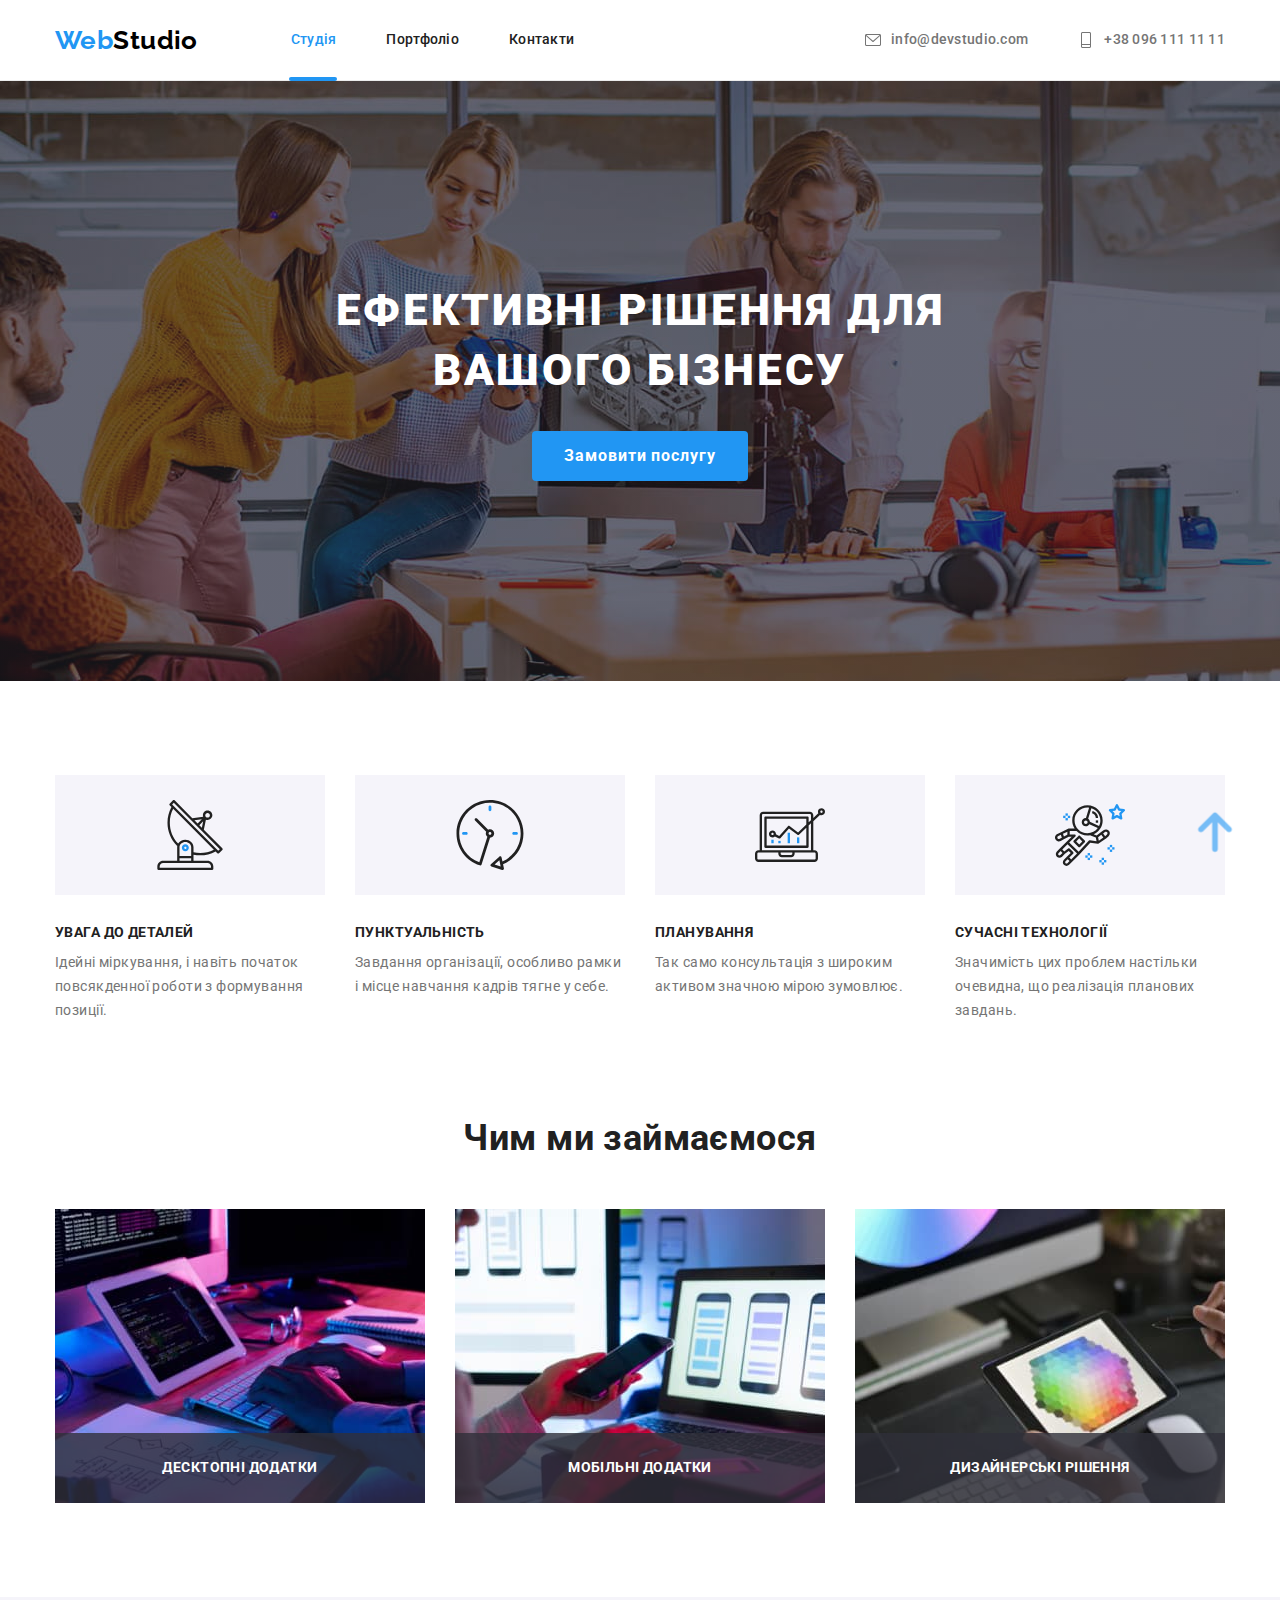
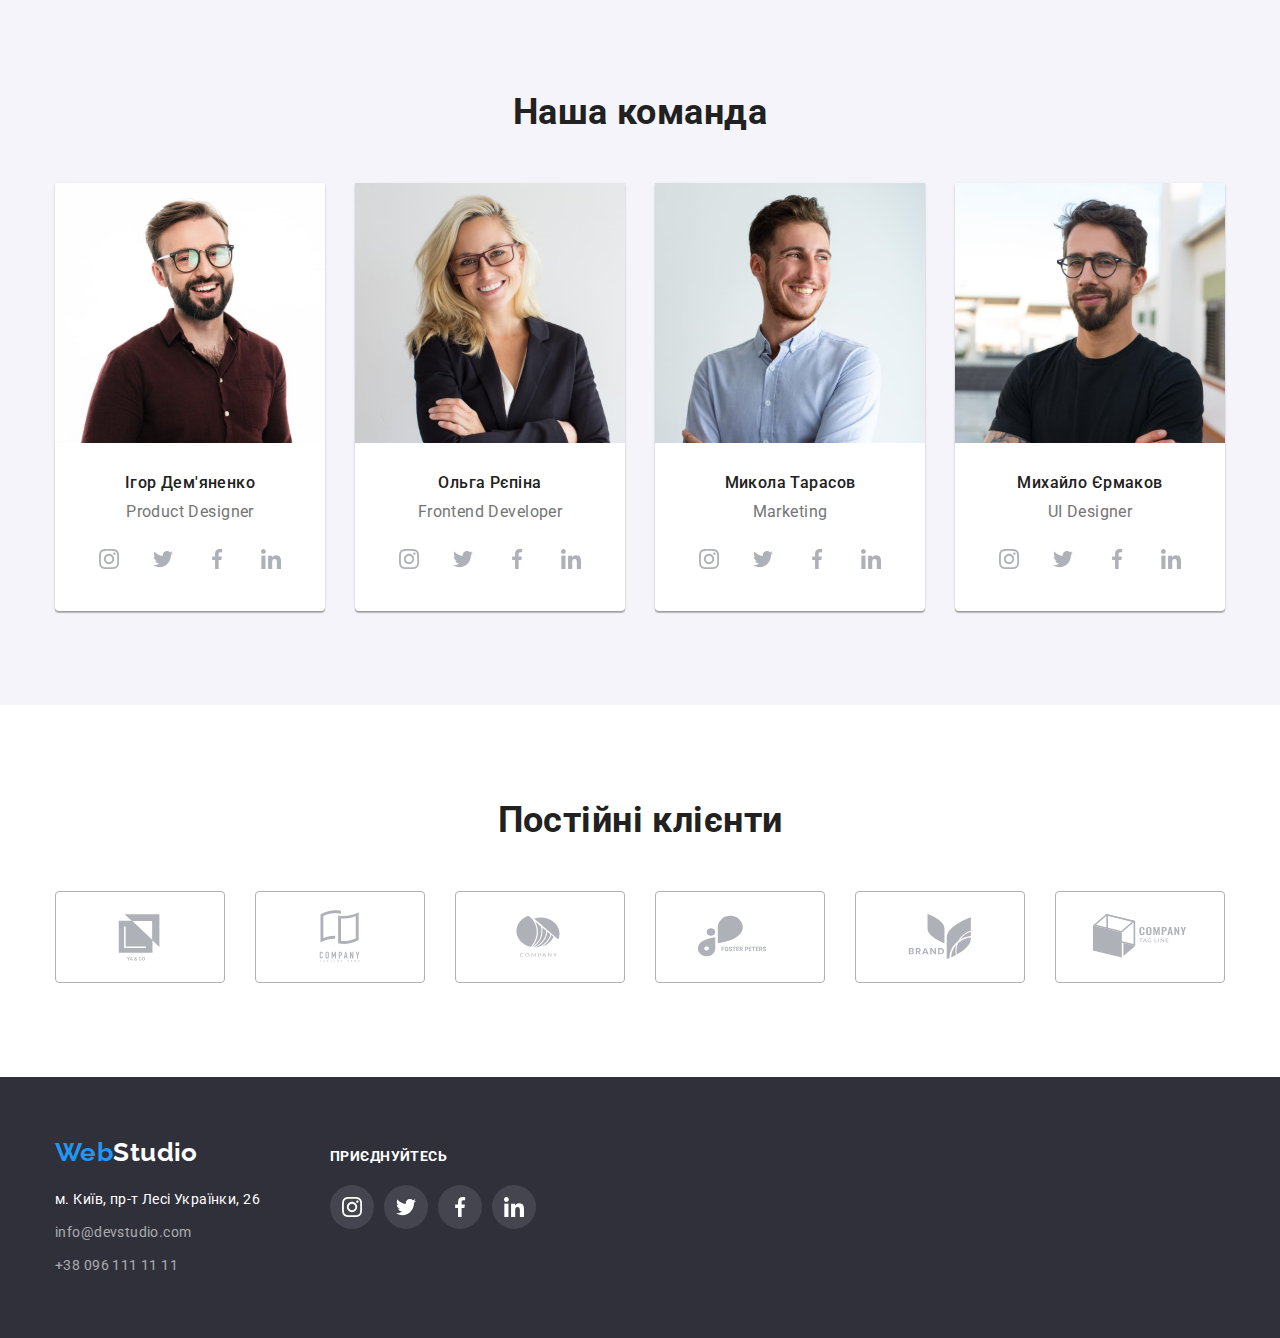
==== index.html @ 7035fde2 "Initial commit" ====
<!DOCTYPE html>
<html lang="uk">
	<head>
		<meta charset="UTF-8" />
		<meta http-equiv="X-UA-Compatible" content="IE=edge" />
		<meta name="viewport" content="width=device-width, initial-scale=1.0" />
		<meta name="description" content="Веб Студія" />
		<title>WebStudio</title>
		<link rel="preconnect" href="https://fonts.googleapis.com" />
		<link rel="preconnect" href="https://fonts.gstatic.com" crossorigin />
		<link href="https://fonts.googleapis.com/css2?family=Raleway:wght@700&family=Roboto:wght@400;500;700;900&display=swap" rel="stylesheet" />
		<link rel="stylesheet" href="https://cdnjs.cloudflare.com/ajax/libs/modern-normalize/1.1.0/modern-normalize.min.css">
		<link rel="stylesheet" href="./styles/styles.css" />
	</head>
	<body>
		
		<header class="header">
			<div class="container main-links">
			<nav
			class="main-nav">
				<a href="./index.html" class="logo" id="logo-up-link">
					<span class="logo-web">Web</span>Studio
				</a>
				<ul class="nav-list">
					<li class="nav-list-links"><a href="./index.html" class="studio">Студія</a></li>
					<li class="nav-list-links"><a href="./portfolio.html">Портфоліо</a></li>
					<li class="nav-list-links"><a href="">Контакти</a></li>
				</ul>
			</nav>

			<ul class="nav-contacts">
				<li class="nav-list-links"> 
				    <a href="mailto:info@devstudio.com"><svg class="nav-icon-mail">
					<use href="./images/icons-opt.svg#icon-envelope"></use></svg>info@devstudio.com</a>
			</li>
				<li class="nav-list-links">
					<a href="tel:+380961111111"><svg class="nav-icon-tel">
					<use href="./images/icons-opt.svg#icon-phone"></use></svg>+38 096 111 11 11</a>
				</li>
			</ul>
			</div>
		</header>
		
		<main>
			<section class="hero">
				<div class="container hero-title">
				<h1 class="main-title">Ефективні рішення для вашого бізнесу</h1>
				<button type="button" class="button-order" data-modal-open>Замовити послугу</button>
				</div>
			</section>
			

			<section class="features section-paddings">
				<div class="container">
				<h2 class="section-title visually-hidden">Особливості</h2>
				<ul class="features-items">
					<li>
						<div class="features-picture">
							<svg class="features-icon">
							<use href="./images/icons-opt.svg#icon-features-img-1"></use>
						</svg>
						</div>
						<h3>Увага до деталей</h3>
						<p >Ідейні міркування, і навіть початок повсякденної роботи з формування позиції.</p>
					</li>
					<li>
						<div class="features-picture">
							<svg class="features-icon">
							<use href="./images/icons-opt.svg#icon-features-img-2"></use>
						</svg>
						</div>
						<h3>Пунктуальність</h3>
						<p>Завдання організації, особливо рамки і місце навчання кадрів тягне у себе.</p>
					</li>
					<li>
						<div class="features-picture">
							<svg class="features-icon">
							<use href="./images/icons-opt.svg#icon-features-img-3"></use>
						</svg>
						</div>
						<h3>Планування</h3>
						<p>Так само консультація з широким активом значною мірою зумовлює.</p>
					</li>
					<li>
						<div class="features-picture">
							<svg class="features-icon">
							<use href="./images/icons-opt.svg#icon-features-img-4"></use>
						</svg>
						</div>
						<h3>Сучасні технології</h3>
						<p>Значимість цих проблем настільки очевидна, що реалізація планових завдань.</p>
					</li>
				</ul>
				</div>
			</section>

			<section class="our-work">
				<div class="container">
				<h2 class="section-title">Чим ми займаємося</h2>
				<ul class="our-work-list">
					<li class="our-work-items">
						<img src="./images/dekstop.jpg" alt="Зображення настільного комп'ютера" width="370" />
						<p class="our-work-img-description">Десктопні додатки</p>
					</li>
					<li class="our-work-items">
						<img src="./images/mobile.jpg" alt="Зображення мобільного телефону" width="370" />
						<p class="our-work-img-description">Мобільні додатки</p>
					</li>
					<li class="our-work-items">
						<img src="./images/tablet.jpg" alt="Зображення планшету" width="370" />
						<p class="our-work-img-description">Дизайнерські рішення</p>
					</li>
				</ul>
				</div>
			</section>

			<section class="our-team section-paddings">
				<div class="container">
				<h2 class="section-title">Наша команда</h2>
				<ul class="our-team-list">
					<li class="our-team-item">
						<img src="./images/ihor.jpg" alt="Фото Ігора Дем'яненка" width="270" />
						<div class="team-description">
						<h3 class="team-names">Ігор Дем'яненко</h3>
						<p class="team-position">Product Designer</p>
						<ul class="social-list">
							<li class="social-items"><a class="social-network" href="https://www.instagram.com/"> <svg class="social-icon"><use href="./images/icons-opt.svg#icon-instagram"></use></svg></a></li>
							<li class="social-items"><a class="social-network" href="https://twitter.com/"> <svg class="social-icon"><use href="./images/icons-opt.svg#icon-twitter"></use></svg></a></li>
							<li class="social-items"><a class="social-network" href="https://www.facebook.com/"> <svg class="social-icon"><use href="./images/icons-opt.svg#icon-facebook"></use></svg></a></li>
							<li class="social-items"><a class="social-network" href="https://www.linkedin.com/"> <svg class="social-icon"><use href="./images/icons-opt.svg#icon-linkedin"></use></svg></a></li>
						</ul>
						</div>
					</li>
					<li class="our-team-item">
						<img src="./images/olha.jpg" alt="Фото Ігора Дем'яненка" width="270" />
						<div class="team-description">
						<h3 class="team-names">Ольга Рєпіна</h3>
						<p class="team-position">Frontend Developer</p>
						<ul class="social-list">
							<li class="social-items"><a class="social-network" href="https://www.instagram.com/"> <svg class="social-icon"><use href="./images/icons-opt.svg#icon-instagram"></use></svg></a></li>
							<li class="social-items"><a class="social-network" href="https://twitter.com/"> <svg class="social-icon"><use href="./images/icons-opt.svg#icon-twitter"></use></svg></a></li>
							<li class="social-items"><a class="social-network" href="https://www.facebook.com/"> <svg class="social-icon"><use href="./images/icons-opt.svg#icon-facebook"></use></svg></a></li>
							<li class="social-items"><a class="social-network" href="https://www.linkedin.com/"> <svg class="social-icon"><use href="./images/icons-opt.svg#icon-linkedin"></use></svg></a></li>
						</ul>
						</div>	
					</li>
					<li class="our-team-item">
						<img src="./images/mykola.jpg" alt="Фото Ігора Дем'яненка" width="270" />
						<div class="team-description">
						<h3 class="team-names">Микола Тарасов</h3>
						<p class="team-position">Marketing</p>
						<ul class="social-list">
							<li class="social-items"><a class="social-network" href="https://www.instagram.com/"> <svg class="social-icon"><use href="./images/icons-opt.svg#icon-instagram"></use></svg></a></li>
							<li class="social-items"><a class="social-network" href="https://twitter.com/"> <svg class="social-icon"><use href="./images/icons-opt.svg#icon-twitter"></use></svg></a></li>
							<li class="social-items"><a class="social-network" href="https://www.facebook.com/"> <svg class="social-icon"><use href="./images/icons-opt.svg#icon-facebook"></use></svg></a></li>
							<li class="social-items"><a class="social-network" href="https://www.linkedin.com/"> <svg class="social-icon"><use href="./images/icons-opt.svg#icon-linkedin"></use></svg></a></li>
						</ul>
						</div>
					</li>
					<li class="our-team-item">
						<img src="./images/mykhailo.jpg" alt="Фото Ігора Дем'яненка" width="270" />
						<div class="team-description">
						<h3 class="team-names">Михайло Єрмаков</h3>
						<p class="team-position">UI Designer</p>
						<ul class="social-list">
							<li class="social-items"><a class="social-network" href="https://www.instagram.com/"> <svg class="social-icon"><use href="./images/icons-opt.svg#icon-instagram"></use></svg></a></li>
							<li class="social-items"><a class="social-network" href="https://twitter.com/"> <svg class="social-icon"><use href="./images/icons-opt.svg#icon-twitter"></use></svg></a></li>
							<li class="social-items"><a class="social-network" href="https://www.facebook.com/"> <svg class="social-icon"><use href="./images/icons-opt.svg#icon-facebook"></use></svg></a></li>
							<li class="social-items"><a class="social-network" href="https://www.linkedin.com/"> <svg class="social-icon"><use href="./images/icons-opt.svg#icon-linkedin"></use></svg></a></li>
						</ul>
						</div>
					</li>
				</ul>
				</div>
			</section>

			<section class="clients section-paddings">
				<div class="container">
				<h2 class="section-title">Постійні клієнти</h2>
				<ul class="clients-list">
					<li class="clients-item"><a class="client-link" href=""><svg class="client-icon"><use href="./images/icons-opt.svg#icon-company-logo-1"></use></svg></a></li>
					<li class="clients-item"><a class="client-link" href=""><svg class="client-icon"><use href="./images/icons-opt.svg#icon-company-logo-2"></use></svg></a></li>
					<li class="clients-item"><a class="client-link" href=""><svg class="client-icon"><use href="./images/icons-opt.svg#icon-company-logo-3"></use></svg></a></li>
					<li class="clients-item"><a class="client-link" href=""><svg class="client-icon"><use href="./images/icons-opt.svg#icon-company-logo-4"></use></svg></a></li>
					<li class="clients-item"><a class="client-link" href=""><svg class="client-icon"><use href="./images/icons-opt.svg#icon-company-logo-5"></use></svg></a></li>
					<li class="clients-item"><a class="client-link" href=""><svg class="client-icon"><use href="./images/icons-opt.svg#icon-company-logo-6"></use></svg></a></li>
				</ul>
				</div>
			</section>
		</main>


		<footer class="footer">
		  <div class="container footer-sections">
			 <div class="footer-address">
			  <a href="./index.html" class="logo-footer">
				 <span class="logo-web">Web</span>Studio
			  </a>
			
			  <address>
				 <ul>
					<li class="address-item">
						<a href="https://goo.gl/maps/wGMn161sauySzobh9" target="_blank" rel="noopener noreferrer nofollow" class="footer-adress">м. Київ, пр-т Лесі Українки, 26</a>
					</li>
					<li class="address-item">
						<a href="mailto:info@devstudio.com" class="footer-contacts">info@devstudio.com</a>
					</li>
					<li class="address-item">
						<a href="tel:+380961111111" class="footer-contacts">+38 096 111 11 11</a>
					</li>
				</ul>
			  </address>
			 </div>
			 <div class="container-join">
				<p class="title-join">Приєднуйтесь</p>
				<ul class="join-list">
					<li class="join-item">
						<a class="join-link" href="">
							<svg class="join-icons" width="20px" height="20px">
								<use href="./images/icons-opt.svg#icon-instagram"></use>
							</svg>
						</a>
					</li>
					<li class="join-item">
						<a class="join-link" href="">
							<svg class="join-icons" width="20px" height="20px">
								<use href="./images/icons-opt.svg#icon-twitter"></use>
							</svg>
						</a>
					</li>
					<li class="join-item">
						<a class="join-link" href="">
							<svg class="join-icons" width="20px" height="20px">
								<use href="./images/icons-opt.svg#icon-facebook"></use>
							</svg>
						</a>
					</li>
					<li class="join-item">
						<a class="join-link" href="">
							<svg class="join-icons" width="20px" height="20px">
								<use href="./images/icons-opt.svg#icon-linkedin	"></use>
							</svg>
						</a>
					</li>
				</ul>
			 </div>
	      </div>
		</footer>

		<a class="up-link" href="#logo-up-link">
			<svg class="up-icon" width="50px" height="50px">
				<use href="./images/icons-opt.svg#icon-arrow-up"></use>
			</svg>
		</a>

		<div class="backdrop is-hidden" data-modal>
			<div class="modal">
				<button class="modal-button-close" data-modal-close> <svg class="modal-button-icon" width="18px" height="18px">
					<use href="./images/icons-opt.svg#icon-close-button"></use>
				</svg> </button>
			</div>
		</div>
		<script src="./js/modal.js"></script>
	</body>
</html>
---- styles/styles.css ----
:root {
    --brand-color: #2196F3;
    --primary-text-color: #212121;
}

body {
    color: var(--primary-text-color);
    background-color: #FFFFFF;

    text-decoration: none;
    font-family: roboto, arial, sans-serif;
    letter-spacing: 0.03em;
    font-size: 14px;
}

h1,
h2,
h3,
h4,
h5,
h6,
ul,
p {
    margin: 0;
    padding: 0;
}

img {
    display: block;
}

.container {
    width: 1200px;
    padding-left: 15px;
    padding-right: 15px;
    margin-left: auto;
    margin-right: auto;
    /* outline: 2px solid red; */
}

.section-paddings {
    padding-top: 94px;
    padding-bottom: 94px;
}

/* Resets  */
.no-padding-bottom {
    padding-bottom: 0;
}

.no-padding-top {
    padding-top: 0;
}

/* Header */

.logo {
    margin-right: 93px;

    color: #000000;
    font-family: raleway, arial, sans-serif;
    font-weight: 700;
    font-size: 26px;
    line-height: 1.19;
}

.header {
    border-bottom: 1px solid #ECECEC;
}

.header ul {
    list-style: none;
}

.header a {
    text-decoration: none;
}


.logo-web {
    color: var(--brand-color);
}

.nav-list {
    display: flex;
    font-weight: 500;
    line-height: 1.14;
    letter-spacing: 0.02em;

}

.nav-contacts {
    margin-left: auto;
}

.nav-list a {
    color: var(--primary-text-color);
    display: inline-block;
    padding-top: 32px;
    padding-bottom: 32px;
    transition: color 250ms cubic-bezier(0.4, 0, 0.2, 1);
}

.nav-list a:hover,
.nav-list a:focus {
    color: var(--brand-color);

}

.nav-contacts {
    display: flex;
    font-weight: 500;
    line-height: 1.14;
    letter-spacing: 0.02em;
}

.nav-contacts a {
    color: #757575;
    display: inline-block;
    padding-top: 32px;
    padding-bottom: 32px;
    transition: color 250ms cubic-bezier(0.4, 0, 0.2, 1);
}



.nav-contacts a:hover,
.nav-contacts a:focus {
    color: var(--brand-color);
}



.nav-list .studio {
    color: var(--brand-color);
    position: relative;
}
.nav-list .studio::after,
.nav-list .portfolio::after {
position: absolute;
content: "";
width: 48px;
height: 4px;
bottom: -1px;
left: -2px;

background-color: var(--brand-color);
border-radius: 2px; 
}
.nav-list .portfolio::after {
width: 78px;
left: -3px;
}

.nav-list .portfolio {
    color: var(--brand-color);
    position: relative;
}

.main-links,
.main-nav {
    display: flex;
    align-items: center;
}

.nav-list-links a {
    display: flex;
    align-items: center;
}

.nav-list-links:not(:last-child) {
    margin-right: 50px;
}

.nav-icon-mail {
    width: 16px;
    height: 16px;
    fill: currentColor;
    margin-right: 10px;
}

.nav-icon-tel {
    width: 16px;
    height: 16px;
    fill: currentColor;
    margin-right: 10px;
}



/* hero */
.hero {
    max-width: 1600px;
    height: 600px;
    margin-left: auto;
    margin-right: auto;
    text-align: center;
    padding-top: 200px;
    padding-bottom: 200px;
    background-image: linear-gradient(rgba(47, 48, 58, 0.4), rgba(47, 48, 58, 0.4)), url(../images/bkg-image.jpg);
    background-position: center;
    background-size: cover;

}

.hero-title {
    width: 700px;
}

.main-title {
    margin-bottom: 30px;
    font-size: 44px;
    line-height: 1.36;
    font-weight: 900;
    text-align: center;
    letter-spacing: 0.06em;
    text-transform: uppercase;

    color: #FFFFFF;
}

.button-order {
    padding: 10px 32px;
    background-color: var(--brand-color);
    color: #FFFFFF;

    font-weight: 700;
    font-size: 16px;
    line-height: 1.88;
    text-align: center;
    letter-spacing: 0.06em;
    cursor: pointer;
    box-sizing: border-box;
    border: var(--brand-color);
    border-radius: 4px;
    transition: background-color 250ms cubic-bezier(0.4, 0, 0.2, 1), 
    box-shadow 250ms cubic-bezier(0.4, 0, 0.2, 1);
}

.button-order:hover,
.button-order:focus {
    background-color: #188CE8;
    box-shadow: 0px 4px 4px rgba(0, 0, 0, 0.15);
}

.visually-hidden {
    position: absolute;
    white-space: nowrap;
    width: 1px;
    height: 1px;
    overflow: hidden;
    border: 0;
    padding: 0;
    clip: rect(0 0 0 0);
    clip-path: inset(50%);
    margin: -1px;
}

/* Features */
.features h3 {
    font-weight: 700;
    line-height: 1.14;
    text-transform: uppercase;
}

.features p {
    line-height: 1.71;

    color: #757575;
}

.features ul {
    list-style: none;
}

.features-items {
    display: flex;
    gap: 30px;

}

.features-items h3 {
    margin-bottom: 10px;
    font-size: 14px;
}

.features-items li {
    width: calc((100%-3*30)/4)
}

.features-picture {

    width: 270px;
    height: 120px;
    display: flex;
    align-items: center;
    justify-content: center;
    margin-bottom: 30px;

    background-color: #F5F4FA;
}

.features-icon {
    width: 70px;
    height: 70px;
}


/* Our work */
.our-work {
    padding-bottom: 94px;
}

.section-title {
    font-weight: 700;
    font-size: 36px;
    line-height: 1.17;
    text-align: center;
    margin-bottom: 50px;
}

.our-work ul {
    list-style: none;
    display: flex;
    gap: 30px;
}

.our-work li {
    position: relative;
    width: calc((100%-2*30)/3);
}
.our-work-img-description {
    position: absolute;
    display: flex;
    align-items: center;
    justify-content: center;
    width: 100%;
    height: 70px;
    bottom: 0;

    font-weight: 700;
    font-size: 14px;
    line-height: 1.14;
    letter-spacing: 0.03em;
    text-transform: uppercase;
    
    color: #FFFFFF;
    background-color: rgba(47, 48, 58, 0.8);;
    
}

/* Our team */
.our-team {
    background-color: #F5F4FA;
}

.our-team-list {
    list-style: none;
    display: flex;
    gap: 30px;
}

.team-names {
    margin-bottom: 10px;
    font-weight: 500;
    font-size: 16px;
    line-height: 1.19;

    text-align: center;
}

.team-position {

    font-size: 16px;
    line-height: 1.19;
    text-align: center;
    margin-bottom: 16px;

    color: #757575;
}

.our-team-list li {
    width: calc((100%-3*30)/4);
    background-color: #FFFFFF;
}

.our-team .team-description {
    padding: 30px 32px;
}

.social-list {
    display: flex;
    list-style: none;
}

.social-items:not(:last-child) {
    margin-right: 10px;
}

.social-network {
    display: flex;
    width: 44px;
    height: 44px;
    justify-content: center;
    align-items: center;
    background-color: #FFFFFF;
    border-radius: 50%;
    fill: #AFB1B8;
    transition: background-color 250ms cubic-bezier(0.4, 0, 0.2, 1),
    fill 250ms cubic-bezier(0.4, 0, 0.2, 1);
}

.social-network:hover,
.social-network:focus {
    background-color: var(--brand-color);
    fill: #FFFFFF;
}

.social-icon {
    width: 20px;
    height: 20px;
}

.our-team-item {
    box-shadow: 0px 1px 3px rgba(0, 0, 0, 0.12), 0px 1px 1px rgba(0, 0, 0, 0.14), 0px 2px 1px rgba(0, 0, 0, 0.2);
    border-radius: 0px 0px 4px 4px;
}

/* Our clients  */

.clients-list {
    display: flex;
    list-style: none;
    gap: 30px;
}

.client-link {
    display: flex;
    justify-content: center;
    align-items: center;
    width: 170px;
    height: 92px;
    fill: #AFB1B8;

    border: 1px solid #AFB1B8;
    border-radius: 4px;
    transition: fill 250ms cubic-bezier(0.4, 0, 0.2, 1),
    border 250ms cubic-bezier(0.4, 0, 0.2, 1);
}

.client-icon {
    width: 106px;
    height: 60px;
}

.client-link:hover,
.client-link:focus {
    fill: var(--brand-color);
    border: 1px solid var(--brand-color);
}

/* Footer  */
.footer {
    padding-top: 60px;
    padding-bottom: 60px;

    background-color: #2F303A;
}


.footer a {
    text-decoration: none;
    font-style: normal;
}

.logo-footer {
    display: flex;
    margin-bottom: 20px;
    font-family: raleway, arial, sans-serif;
    font-weight: 700;
    font-size: 26px;
    line-height: 1.19;
    color: #FFFFFF;
}

.footer ul {
    list-style: none;

}

.footer-adress {
    line-height: 1.71;

    color: #FFFFFF;
}

.footer-contacts {
    line-height: 1.71;
    color: rgba(255, 255, 255, 0.6);
    transition: color 250ms cubic-bezier(0.4, 0, 0.2, 1);
}

.footer-contacts:hover,
.footer-contacts:focus {
    color: var(--brand-color);
}

/* .footer-contacts:focus {
    color: var(--brand-color);
} */

.footer .address-item:not(:last-child) {
    margin-bottom: 9px;

}

.footer-address {
    margin-right: 70px;
}

.footer-sections {
    display: flex;
    align-items: baseline;
}

.container-join {
    width: 206px;
}

.title-join {
    margin-bottom: 20px;
    font-weight: 700;
    font-size: 14px;
    line-height: 1.14;
    letter-spacing: 0.03em;
    text-transform: uppercase;

    color: #FFFFFF;
}

.join-list {
    display: flex;
    gap: 10px;
}

.join-link {
    display: flex;
    justify-content: center;
    align-items: center;
    width: 44px;
    height: 44px;
    border-radius: 50%;
    background-color: #FFFFFF1A;
    margin-bottom: 0;
    transition: background-color 250ms cubic-bezier(0.4, 0, 0.2, 1);
}

.join-icons {
    fill: #FFFFFF;
}

.join-link:hover,
.join-link:focus {
    background-color: var(--brand-color);

}

/* Portfolio page */
/* Buttons */
.portfolio-button {
    border: 0px;
    background-color: #F5F4FA;
    border-radius: 4px;

    font-weight: 500;
    font-size: 16px;
    line-height: 1.62;
    text-align: center;
    cursor: pointer;
    transition: background-color 250ms cubic-bezier(0.4, 0, 0.2, 1),
    color 250ms cubic-bezier(0.4, 0, 0.2, 1),
    box-shadow 250ms cubic-bezier(0.4, 0, 0.2, 1);
}

.button-first {
    padding: 6px 25.5px;
}

.button-second {
    padding: 6px 24.5px;
}

.button-third {
    padding: 6px 23.5px;
}

.button-fourth {
    padding: 6px 23.5px;
}

.button-fifth {
    padding: 6px 24px;
}

.portfolio-button:hover,
.portfolio-button:focus {
    background-color: var(--brand-color);
    color: #FFFFFF;
    box-shadow: 0px 3px 1px rgba(0, 0, 0, 0.1), 0px 1px 2px rgba(0, 0, 0, 0.08), 0px 2px 2px rgba(0, 0, 0, 0.12);
}

.portfolio-list-button {
    list-style: none;
    display: flex;
    gap: 8px;
    justify-content: center;
    margin-bottom: 50px;
}

.portfolio-cont {
    padding-bottom: 50px;
}

/* Section portfolio */

.section-portfolio ul {
    list-style: none;
}

.section-portfolio a {
    display: block;
    text-decoration: none;
    color: var(--primary-text-color);
}

.portfolio-title {
    margin-bottom: 4px;

    font-weight: 700;
    font-size: 18px;
    line-height: 2;
    letter-spacing: 0.06em;

}

.portfolio-text {
    font-weight: 400;
    font-size: 16px;
    line-height: 1.88;

    color: #757575;
}

.portfolio-list {
    display: flex;
    flex-wrap: wrap;
    gap: 30px;

}

.portfolio-border {
    border-left: 1px solid #EEEEEE;
    border-right: 1px solid #EEEEEE;
    border-bottom: 1px solid #EEEEEE;
    /* width: 370px; */
}

.portfolio-border  {
    padding: 20px 24px;
}

.portfolio-link {
    transition: box-shadow 250ms cubic-bezier(0.4, 0, 0.2, 1);
    
}
.portfolio-description {
position: relative;
height: 100%;
overflow: hidden;
}


.portfolio-link:hover,
.portfolio-link:focus {
    box-shadow: 0px 1px 1px rgba(0, 0, 0, 0.12), 0px 4px 4px rgba(0, 0, 0, 0.06), 1px 4px 6px rgba(0, 0, 0, 0.16);
}
.portfolio-img-description {
position: absolute;
width: 370px;
height: 294px;
bottom: 0;
transform: translateY(100%);
transition: transform 250ms cubic-bezier(0.4, 0, 0.2, 1);
padding: 63px 24px;
    
font-style: normal;
font-weight: 400;
font-size: 18px;
line-height: 1.56;
letter-spacing: 0.03em;
    
        


    background-color: rgba(33, 150, 243, 0.9);;
    color: #FFFFFF;
}
.portfolio-link:hover .portfolio-img-description,
.portfolio-link:focus .portfolio-img-description {
transform: translateY(0%);
}

/* Backdrope */
.backdrop {
    position: fixed;
    top: 0;
    left:0;
    
    width: 100%;
    height: 100%;
    opacity: 1;
    
    transition: opacity 250ms cubic-bezier(0.4, 0, 0.2, 1);
    
    background-color: rgba(0, 0, 0, 0.2);;
}
.is-hidden {
    opacity: 0;
    pointer-events: none;
    /* visibility: hidden; */
}
.backdrop .modal {
    position: absolute;
    top: 50%;
    left: 50%;
    transform: translate(-50%, -50%) scale(1);
    
    min-width: 528px;
    min-height: 581px;
    
    background-color: #FFFFFF;

    transition: transform 250ms cubic-bezier(0.4, 0, 0.2, 1);
}
.backdrop.is-hidden .modal{
    transform: translate(-50%, -50%) scale(0.9);
}
.modal-button-close {
    position: absolute;
    top: 8px;
    right: 8px;

    width: 30px;
    height: 30px;
    border-radius: 50%;
    background: #FFFFFF;
    border: 1px solid rgba(0, 0, 0, 0.1);
    cursor: pointer;

}

.modal-button-icon {
    position: absolute;
    top: 50%;
    left: 50%;
    transform: translate(-50%, -50%);   
}

/* UP button(link) */
.up-link {
    position: fixed;
    bottom: 40px;
    right: 40px;
    
}
.up-link {
    fill: var(--brand-color);
    opacity: 0.6;
    transform: scale(0.9);
    transition: opacity 250ms cubic-bezier(0.4, 0, 0.2, 1),
    transform 250ms cubic-bezier(0.4, 0, 0.2, 1);
}
.up-link:hover {
    opacity: 1;
    transform: scale(1.1);
}
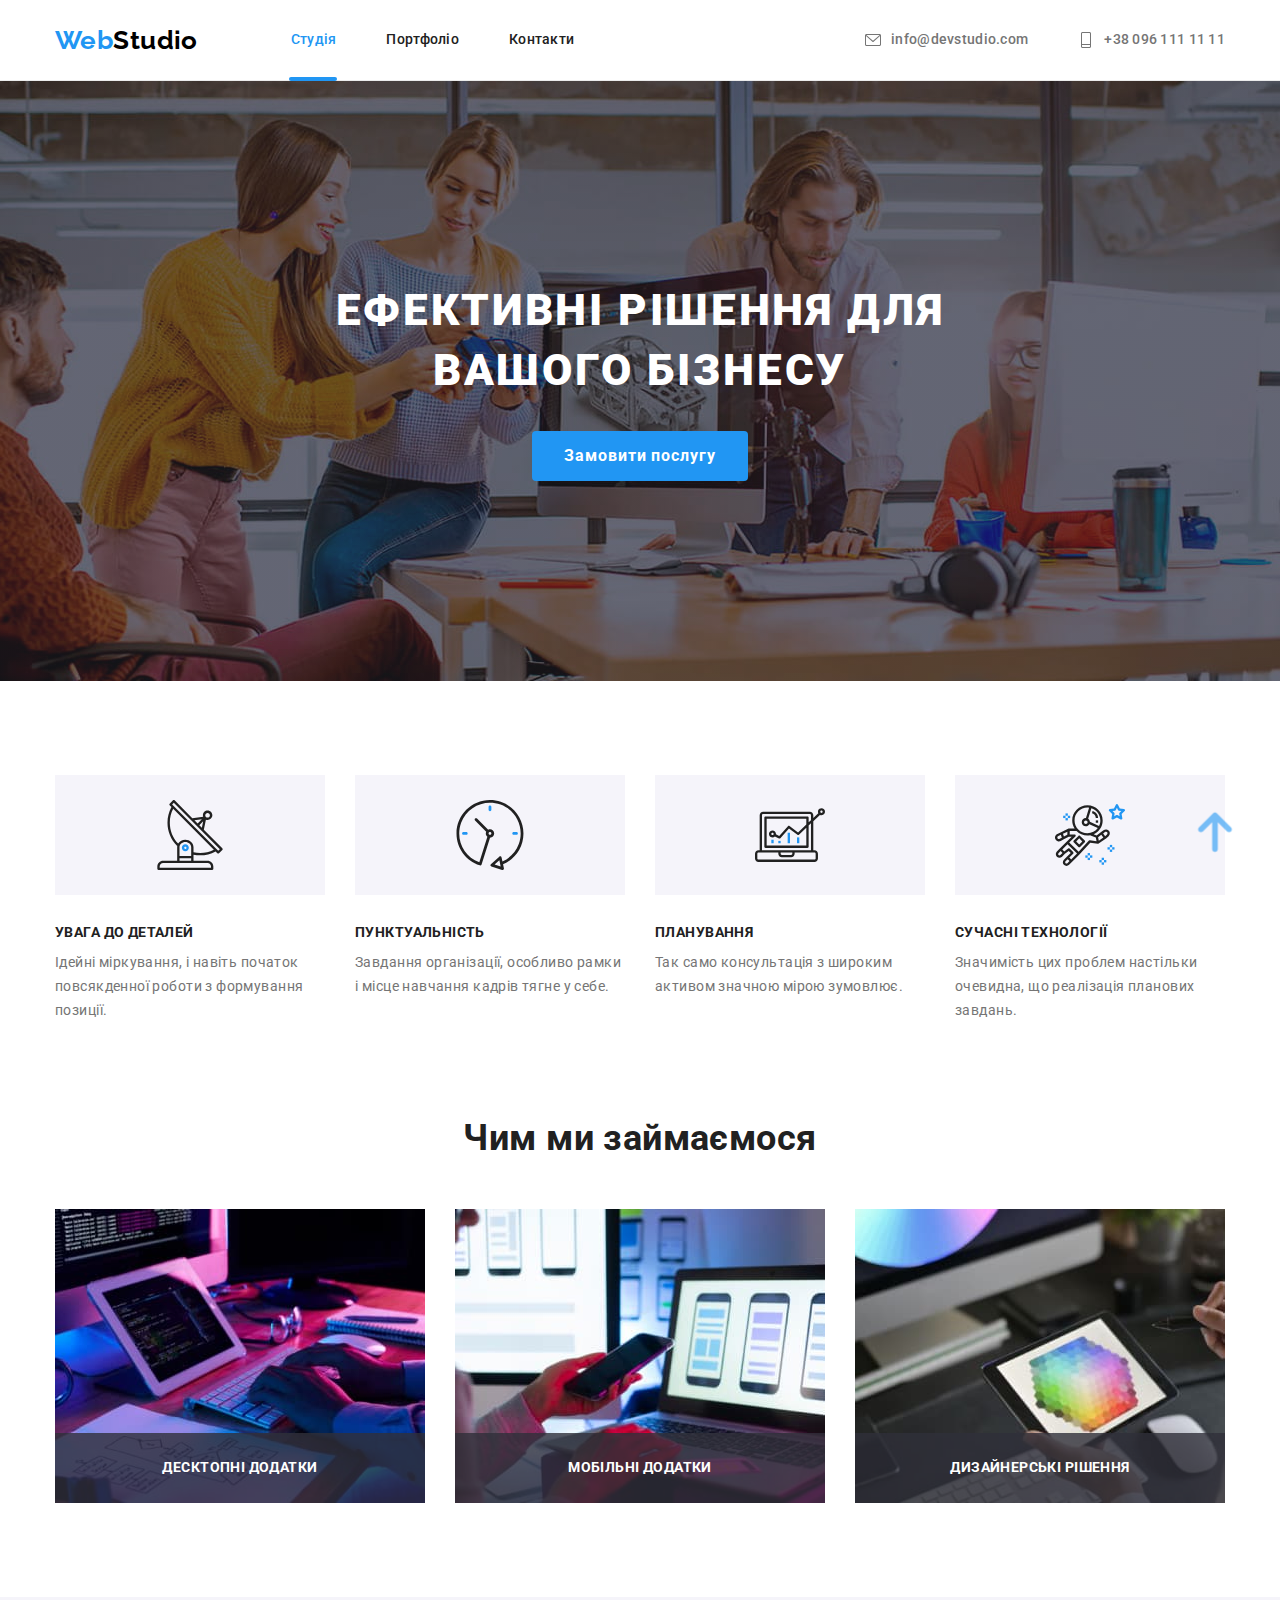
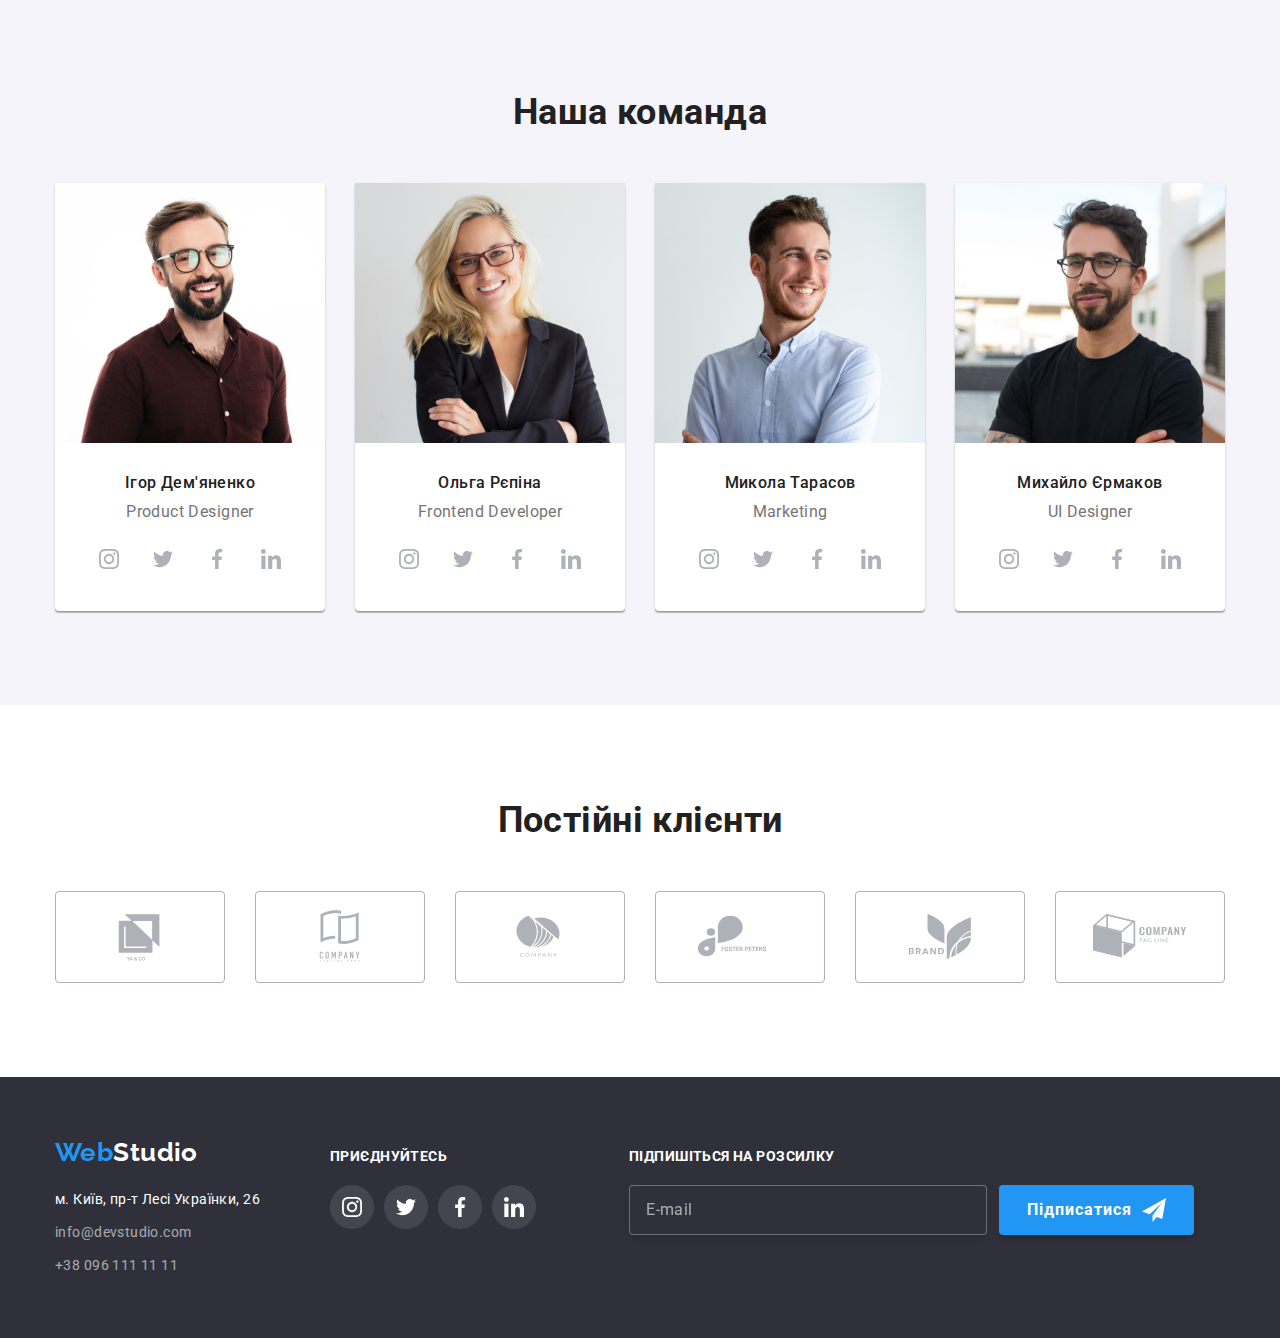
==== commit 428d52e1: "add 6th hw" ====
--- a/index.html
+++ b/index.html
@@ -244,6 +244,16 @@
 					</li>
 				</ul>
 			 </div>
+
+			 <div class="footer-subscription" role="group">
+				<p class="title-join">Підпишіться на розсилку</p>
+				<form class="footer-form-div" >
+				<label class="footer-subscription-label">
+					<input class="input-email" type="email" name="email" placeholder="E-mail"></label>
+					<button class="subscription-button" type="submit"><span class="subscription-button-text">Підписатися</span><svg class="subscription-icon" width="24px" height="24px">
+						<use href="./images/icons-opt.svg#icon-send"></use>
+					</svg> </button></form>
+			 </div>
 	      </div>
 		</footer>
 
@@ -258,6 +268,41 @@
 				<button class="modal-button-close" data-modal-close> <svg class="modal-button-icon" width="18px" height="18px">
 					<use href="./images/icons-opt.svg#icon-close-button"></use>
 				</svg> </button>
+				<p class="modal-text">Залиште свої дані, ми вам передзвонимо</p>
+				<form class="madal-form">
+					<div class="form-field">
+						<svg class="modal-icon" width="18px" height="18px">
+							<use href="./images/icons-opt.svg#icon-person-modal"></use>
+						</svg>
+						<label class="field-label" for="user-name">Ім'я</label>
+						<input class="form-input" type="text" name="name" id="user-name" >
+					</div>
+					<div class="form-field">
+						<svg class="modal-icon" width="18px" height="18px">
+							<use href="./images/icons-opt.svg#icon-phone-modal"></use>
+						</svg>
+						<label class="field-label" for="user-tel">Телефон</label>
+						<input class="form-input" type="tel" name="phone number" id="user-tel">
+					</div>
+					<div class="form-field">
+						<svg class="modal-icon" width="18px" height="18px">
+							<use href="./images/icons-opt.svg#icon-email-modal"></use>
+						</svg>
+						<label class="field-label" for="user-email">Пошта</label>
+						<input class="form-input" type="email" name="email" id="user-email">
+					</div>
+					<div class="form-field">
+						<label class="field-label" for="user-comment">Коментар</label>
+						<textarea class="form-textarea" name="user comment" id="user-comment" placeholder="Введіть текст"></textarea>
+					</div>
+					<div class="form-field inline-direction">	
+						<label class="field-label checkbox-label" for="checkbox">
+							<input class="form-input-checkbox" type="checkbox" name="terms policy" id="checkbox">
+							<div class="checkbox-icon"></div><span><span class="agreed-text">Погоджуюся з розсилкою та приймаю</span> <a class="agreed-link" href="">Умови договору</a></span>
+						</label>
+					</div>
+					<button class="subscription-button alt-submit-button" type="submit">Відправити</button>
+				</form>
 			</div>
 		</div>
 		<script src="./js/modal.js"></script>
--- a/styles/styles.css
+++ b/styles/styles.css
@@ -525,6 +525,7 @@
 
 .container-join {
     width: 206px;
+    margin-right: 93px;
 }
 
 .title-join {
@@ -564,6 +565,67 @@
     background-color: var(--brand-color);
 
 }
+.footer-form-div {
+    display: flex;
+}
+.footer-subscription-label{
+    margin-right: 12px;
+}
+.input-email {
+    width: 358px;
+    height: 50px;
+    padding-left: 16px;
+    background-color: #2F303A;
+    border: 1px solid rgba(255, 255, 255, 0.3);
+    filter: drop-shadow(0px 4px 4px rgba(0, 0, 0, 0.15));
+    border-radius: 4px;
+    color: #FFFFFF;
+}
+.input-email:focus {
+    outline: none;
+    border-color: var(--brand-color);
+}
+
+
+.input-email::placeholder {
+    
+    font-family: roboto,arial,sans-serif;
+    font-weight: 400;
+    font-size: 16px;
+    line-height: 1.25;
+    letter-spacing: 0.03em;
+        
+    color: rgba(255, 255, 255, 0.6);
+}
+.subscription-button {
+    display: flex;
+    align-items: center;
+    justify-content: center;
+    gap: 10px;
+    padding: 10px 28px;
+    cursor: pointer;
+
+    background-color: #2196F3;
+    box-shadow: 0px 4px 4px rgba(0, 0, 0, 0.15);
+    border: 0px;
+    border-radius: 4px;
+    transition: background-color 250ms cubic-bezier(0.4, 0, 0.2, 1),
+    box-shadow 250ms cubic-bezier(0.4, 0, 0.2, 1);
+}
+.subscription-button:hover,
+.subscription-button:focus {
+    background-color: #188CE8;
+    box-shadow: 0px 4px 4px rgba(0, 0, 0, 0.15);
+}
+.subscription-button-text {
+    font-weight: 700;
+    font-size: 16px;
+    line-height: 1.88;
+    font-family: roboto, arial, sans-serif;
+    
+    letter-spacing: 0.06em;
+    color: #FFFFFF;
+}
 
 /* Portfolio page */
 /* Buttons */
@@ -710,7 +772,7 @@
 transform: translateY(0%);
 }
 
-/* Backdrope */
+/* Backdrope and modal window*/
 .backdrop {
     position: fixed;
     top: 0;
@@ -727,7 +789,7 @@
 .is-hidden {
     opacity: 0;
     pointer-events: none;
-    /* visibility: hidden; */
+    
 }
 .backdrop .modal {
     position: absolute;
@@ -735,6 +797,7 @@
     left: 50%;
     transform: translate(-50%, -50%) scale(1);
     
+    padding: 40px;
     min-width: 528px;
     min-height: 581px;
     
@@ -765,6 +828,151 @@
     left: 50%;
     transform: translate(-50%, -50%);   
 }
+.modal-text {
+    margin-bottom: 12px;
+    font-weight: 700;
+    font-size: 20px;
+    line-height: 1.15;
+    text-align: center;
+    letter-spacing: 0.03em;
+    
+    
+}
+.modal-form {
+    
+}
+.form-field {
+    position: relative;
+    display: flex;
+    flex-direction: column;
+    width: 100%;
+    
+}
+.inline-direction {
+    display: flex;
+    padding-left: 14px;
+    align-items: center;
+    margin-top: 20px;
+    margin-bottom: 30px;
+    flex-direction: row;
+    cursor: pointer;
+
+}
+.modal-icon {
+    position: absolute;
+    bottom: 11px;
+    left: 12px;
+    transition: fill 250ms cubic-bezier(0.4, 0, 0.2, 1);
+
+}
+.field-label { 
+    font-weight: 400;
+    font-size: 12px;
+    line-height: 1.17;
+    letter-spacing: 0.01em;
+    
+    color: #757575;
+}
+.field-label:not(:last-child) {
+    margin-bottom: 4px;
+}
+.form-input {
+    padding-left: 42px;
+    min-height: 40px;
+    border: 1px solid rgba(33, 33, 33, 0.2);
+    border-radius: 4px;
+    transition: border 250ms cubic-bezier(0.4, 0, 0.2, 1);
+    
+}
+
+.form-field:focus-within > .form-input, 
+.form-field:focus-within > .form-textarea {
+    outline: none;
+    border: 1px solid var(--brand-color);
+    
+    
+}
+.form-field:focus-within > .modal-icon {
+    fill: var(--brand-color);
+}
+.form-textarea {
+    min-height: 120px;
+    padding: 12px 16px;
+    resize: none;
+    border: 1px solid rgba(33, 33, 33, 0.2);
+    border-radius: 4px;
+    transition: border 250ms cubic-bezier(0.4, 0, 0.2, 1);
+}
+.checkbox-label {
+    display: flex;
+    align-items: center;
+}
+.form-input-checkbox {
+    position: absolute;
+    white-space: nowrap;
+    width: 1px;
+    height: 1px;
+    overflow: hidden;
+    border: 0;
+    padding: 0;
+    clip: rect(0 0 0 0);
+    clip-path: inset(50%);
+    margin: -1px;
+}
+.form-input-checkbox:checked + .checkbox-icon {
+
+    width: 16px;
+    height: 15px;
+    border: 0;
+    background-image: url(../images/icon-check.svg);
+    background-origin: border-box;
+    background-size: contain;
+    
+    
+}
+
+
+.checkbox-icon {
+    display: inline-block;
+    width: 16px;
+    height: 15px;
+    margin-right: 8px;
+    border: 2px solid #212121;
+    border-radius: 3px;
+    cursor: pointer;
+
+}
+
+
+.agreed-text {
+
+    font-size: 14px;
+    line-height: 1.71;
+        
+    letter-spacing: 0.03em;
+    color: #757575;
+    cursor: pointer;
+}
+.agreed-link {
+    font-family: roboto, arial, sans-serif;
+       
+    font-weight: 400;
+    font-size: 14px;
+    line-height: 1.71;
+    letter-spacing: 0.03em;
+    color: var(--brand-color);
+}
+.alt-submit-button {
+    padding: 10px 52px;
+    color: #FFFFFF;
+    margin: 0 auto;
+
+    font-weight: 700;
+    font-size: 16px;
+    line-height: 1.88;
+
+    letter-spacing: 0.06em;
+}
 
 /* UP button(link) */
 .up-link {
